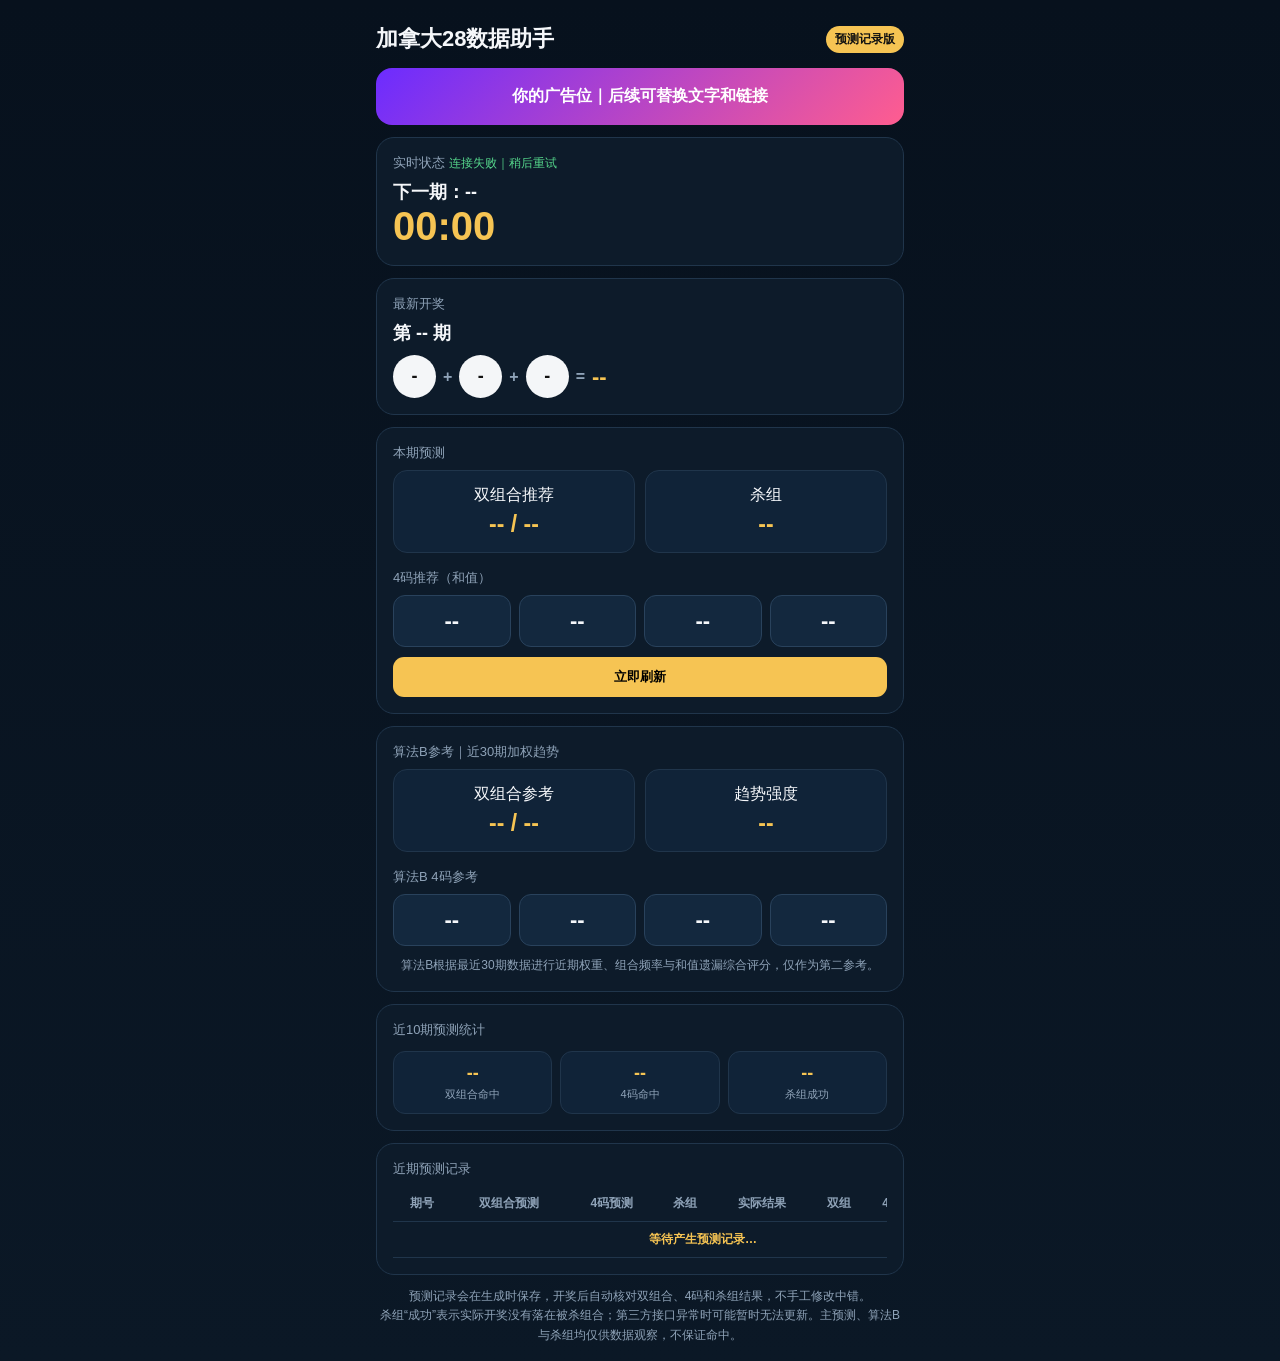
==== index.html .html @ 9e6ffe55 "Add files via upload" ====
<!doctype html>
<html lang="zh-CN">
<head>
<meta charset="utf-8">
<meta name="viewport" content="width=device-width,initial-scale=1,viewport-fit=cover">
<title>加拿大28数据助手</title>
<style>
:root{--bg:#07111d;--card:#0d1b2a;--line:#20354b;--gold:#f6c453;--text:#f5f7fa;--muted:#8fa3b8;--green:#55d68b;--red:#ff7272}
*{box-sizing:border-box}
body{margin:0;background:linear-gradient(#07111d,#0b1826);color:var(--text);font-family:-apple-system,BlinkMacSystemFont,"PingFang SC","Microsoft YaHei",sans-serif}
main{max-width:560px;margin:auto;padding:16px}
.head{display:flex;justify-content:space-between;align-items:center;margin:8px 0 14px}
.head b{font-size:22px}
.tag{font-size:12px;background:var(--gold);color:#111;padding:5px 9px;border-radius:20px;font-weight:800}
.ad{display:block;background:linear-gradient(135deg,#6c2cff,#ff5d8f);padding:18px;border-radius:16px;text-align:center;font-weight:800;margin-bottom:12px;color:white;text-decoration:none}
.card{background:var(--card);border:1px solid var(--line);border-radius:18px;padding:16px;margin-bottom:12px}
.label{font-size:13px;color:var(--muted);margin-bottom:8px}
#clock{font-size:40px;color:var(--gold);font-weight:900}
.issue{font-weight:800;font-size:18px}
.balls{display:flex;align-items:center;gap:7px;flex-wrap:wrap;margin-top:10px}
.ball{width:43px;height:43px;background:#f4f6f8;color:#111;border-radius:50%;display:grid;place-items:center;font-weight:900;font-size:18px}
.op{color:var(--muted);font-weight:900}
.sum{color:var(--gold);font-size:22px;font-weight:900}
.grid{display:grid;grid-template-columns:1fr 1fr;gap:10px}
.pick{background:#102338;border:1px solid var(--line);border-radius:14px;text-align:center;padding:14px}
.pick strong{display:block;color:var(--gold);font-size:23px;margin-top:5px}
.nums{display:grid;grid-template-columns:repeat(4,1fr);gap:8px}
.num{background:#13283e;border:1px solid #29425c;border-radius:12px;text-align:center;padding:12px 2px;font-size:22px;font-weight:900}
.stats{display:grid;grid-template-columns:repeat(3,1fr);gap:8px;margin-top:12px}
.stat{background:#102338;border:1px solid var(--line);border-radius:12px;text-align:center;padding:11px 5px}
.stat b{display:block;font-size:18px;color:var(--gold)}
.stat small{color:var(--muted);font-size:11px}
.tablewrap{overflow-x:auto}
table{width:100%;border-collapse:collapse;font-size:12px;min-width:620px}
th,td{text-align:center;padding:9px 5px;border-bottom:1px solid var(--line);white-space:nowrap}
th{color:var(--muted)}
.hit{color:var(--green);font-weight:900}
.miss{color:var(--red);font-weight:900}
.status{font-size:12px;color:var(--green)}
.warn{font-size:12px;color:var(--muted);line-height:1.6;text-align:center}
.btn{width:100%;padding:11px;border:0;border-radius:11px;background:var(--gold);font-weight:900;margin-top:10px}
.pending{color:var(--gold);font-weight:800}
</style>
</head>
<body>
<main>
<div class="head"><b>加拿大28数据助手</b><span class="tag">预测记录版</span></div>

<a class="ad" id="topAd" href="#" onclick="return false">你的广告位｜后续可替换文字和链接</a>

<section class="card">
  <div class="label">实时状态 <span class="status" id="status">正在连接数据源…</span></div>
  <div class="issue" id="nextIssue">下一期：--</div>
  <div id="clock">--:--</div>
</section>

<section class="card">
  <div class="label">最新开奖</div>
  <div class="issue" id="lastIssue">第 -- 期</div>
  <div class="balls">
    <span class="ball" id="a">-</span><span class="op">+</span>
    <span class="ball" id="b">-</span><span class="op">+</span>
    <span class="ball" id="c">-</span><span class="op">=</span>
    <span class="sum" id="sum">--</span>
  </div>
</section>

<section class="card">
  <div class="label">本期预测</div>
  <div class="grid">
    <div class="pick">双组合推荐<strong id="sz">-- / --</strong></div>
    <div class="pick">杀组<strong id="kill">--</strong></div>
  </div>

  <div class="label" style="margin-top:16px">4码推荐（和值）</div>
  <div class="nums" id="nums">
    <div class="num">--</div><div class="num">--</div><div class="num">--</div><div class="num">--</div>
  </div>

  <button class="btn" onclick="loadAll()">立即刷新</button>
</section>

<section class="card">
  <div class="label">算法B参考｜近30期加权趋势</div>
  <div class="grid">
    <div class="pick">双组合参考<strong id="algoBCombo">-- / --</strong></div>
    <div class="pick">趋势强度<strong id="algoBStrength">--</strong></div>
  </div>
  <div class="label" style="margin-top:16px">算法B 4码参考</div>
  <div class="nums" id="algoBNums">
    <div class="num">--</div><div class="num">--</div><div class="num">--</div><div class="num">--</div>
  </div>
  <div class="warn" style="margin-top:10px">
    算法B根据最近30期数据进行近期权重、组合频率与和值遗漏综合评分，仅作为第二参考。
  </div>
</section>

<section class="card">
  <div class="label">近10期预测统计</div>
  <div class="stats">
    <div class="stat"><b id="comboRate">--</b><small>双组合命中</small></div>
    <div class="stat"><b id="numRate">--</b><small>4码命中</small></div>
    <div class="stat"><b id="killRate">--</b><small>杀组成功</small></div>
  </div>
</section>

<section class="card">
  <div class="label">近期预测记录</div>
  <div class="tablewrap">
    <table>
      <thead>
        <tr>
          <th>期号</th>
          <th>双组合预测</th>
          <th>4码预测</th>
          <th>杀组</th>
          <th>实际结果</th>
          <th>双组</th>
          <th>4码</th>
          <th>杀组结果</th>
        </tr>
      </thead>
      <tbody id="records">
        <tr><td colspan="8" class="pending">等待产生预测记录…</td></tr>
      </tbody>
    </table>
  </div>
</section>

<div class="warn">
  预测记录会在生成时保存，开奖后自动核对双组合、4码和杀组结果，不手工修改中错。<br>
  杀组“成功”表示实际开奖没有落在被杀组合；第三方接口异常时可能暂时无法更新。主预测、算法B与杀组均仅供数据观察，不保证命中。
</div>
</main>

<script>
const BASE='https://pc28.help';
const STORE='jnd28_prediction_records_v3';
const PENDING='jnd28_pending_prediction_v3';

let remain=0;
let loading=false;
const $=id=>document.getElementById(id);

function parseClock(s){
  if(!s)return 0;
  let p=String(s).split(':').map(Number);
  return p.length===3 ? p[0]*3600+p[1]*60+p[2] : p[0]*60+p[1];
}
function fmt(s){
  s=Math.max(0,Number(s)||0);
  return String(Math.floor(s/60)).padStart(2,'0')+':'+String(Math.floor(s%60)).padStart(2,'0');
}
function abc(nbrs){
  const x=String(nbrs||'').split(',').map(Number);
  if(x.length<20)return null;
  const one=[1,4,7,10,13,16].reduce((s,i)=>s+(x[i]||0),0)%10;
  const two=[2,5,8,11,14,17].reduce((s,i)=>s+(x[i]||0),0)%10;
  const three=[3,6,9,12,15,18].reduce((s,i)=>s+(x[i]||0),0)%10;
  return [one,two,three];
}
async function j(path){
  const r=await fetch(BASE+path,{cache:'no-store'});
  if(!r.ok)throw Error('HTTP '+r.status);
  return r.json();
}
function fourNums(history){
  let count=Array(28).fill(0), lastSeen=Array(28).fill(999);
  history.forEach((r,i)=>{
    const n=Number(r.number);
    if(n>=0&&n<=27){
      count[n]++;
      if(lastSeen[n]===999) lastSeen[n]=i;
    }
  });
  return [...Array(28).keys()]
    .sort((x,y)=>(count[x]-count[y])||(lastSeen[y]-lastSeen[x]))
    .slice(0,4).sort((a,b)=>a-b);
}

function algorithmB(history){
  const combos=['大单','大双','小单','小双'];
  const comboScore=Object.fromEntries(combos.map(c=>[c,0]));
  const sumScore=Array(28).fill(0);
  const lastSeen=Array(28).fill(999);

  const rows=(history||[]).slice(0,30);

  rows.forEach((r,i)=>{
    const sum=Number(r.number);
    if(!Number.isFinite(sum) || sum<0 || sum>27) return;

    // 越新的期数权重越高，约从 1.00 递减到 0.35。
    const recency=Math.max(0.35,1-i*0.022);
    const combo=r.combination || classify(sum);
    if(comboScore[combo]!==undefined) comboScore[combo]+=recency;

    // 和值趋势：近期出现次数 + 当前遗漏。
    sumScore[sum]+=recency*1.25;
    if(lastSeen[sum]===999) lastSeen[sum]=i;
  });

  // 双组合：取近期加权得分最高的两个组合。
  const comboRank=combos
    .map(c=>({c,score:comboScore[c]}))
    .sort((a,b)=>b.score-a.score);
  const chosenCombos=comboRank.slice(0,2).map(x=>x.c);

  // 4码：兼顾近期活跃与遗漏，避免完全等同于主算法。
  const numberRank=[...Array(28).keys()].map(n=>{
    const omission = lastSeen[n]===999 ? 30 : lastSeen[n];
    const omissionBonus = Math.min(12, omission) * 0.08;
    return {n, score:sumScore[n] + omissionBonus};
  }).sort((a,b)=>b.score-a.score || a.n-b.n);

  const nums=numberRank.slice(0,4).map(x=>x.n).sort((a,b)=>a-b);

  const total=comboRank.reduce((s,x)=>s+x.score,0);
  const top2=comboRank.slice(0,2).reduce((s,x)=>s+x.score,0);
  const strength=total>0 ? Math.round(top2/total*100) : 0;

  return {combos:chosenCombos, nums, strength};
}

function renderAlgorithmB(history){
  const r=algorithmB(history||[]);
  $('algoBCombo').textContent=r.combos.join(' / ') || '--';
  $('algoBStrength').textContent=r.strength ? r.strength+'%' : '--';
  $('algoBNums').innerHTML=r.nums.map(n=>'<div class="num">'+String(n).padStart(2,'0')+'</div>').join('');
}

function getRecords(){
  try{return JSON.parse(localStorage.getItem(STORE)||'[]')}catch(e){return []}
}
function saveRecords(rows){
  localStorage.setItem(STORE,JSON.stringify(rows.slice(0,100)));
}
function getPending(){
  try{return JSON.parse(localStorage.getItem(PENDING)||'null')}catch(e){return null}
}
function savePending(p){
  localStorage.setItem(PENDING,JSON.stringify(p));
}
function clearPending(){
  localStorage.removeItem(PENDING);
}
function classify(sum){
  const size=sum<=13?'小':'大';
  const parity=sum%2===0?'双':'单';
  return size+parity;
}
function normalizeComboText(v){
  if(!v)return [];
  const s=String(v).replace(/\s+/g,'');
  const all=['大单','大双','小单','小双'];
  return all.filter(x=>s.includes(x));
}
function uniqueCombos(a,b){
  const arr=[...normalizeComboText(a),...normalizeComboText(b)];
  return [...new Set(arr)].slice(0,2);
}
function buildComboPair(primary, killGroup, history){
  const all=['大单','大双','小单','小双'];
  const first=normalizeComboText(primary)[0] || all[0];

  // 第二组合采用透明的近期频率算法：优先选近期出现较少、且不与主组合重复的组合。
  const counts=Object.fromEntries(all.map(x=>[x,0]));
  (history||[]).forEach(r=>{
    const c=r.combination || r.actualCombo;
    if(counts[c]!==undefined) counts[c]++;
  });

  let candidates=all.filter(x=>x!==first);
  // 优先避开当前杀组，避免页面逻辑互相冲突；若无候选则恢复全部。
  if(killGroup) {
    const filtered=candidates.filter(x=>x!==killGroup);
    if(filtered.length) candidates=filtered;
  }
  candidates.sort((a,b)=>counts[a]-counts[b]);
  return [first,candidates[0] || all.find(x=>x!==first)];
}
function settleIfNeeded(latestIssue, actualSum){
  const p=getPending();
  if(!p)return;

  const latestNum=Number(latestIssue), predNum=Number(p.issue);
  if(!Number.isFinite(latestNum)||!Number.isFinite(predNum))return;

  if(latestNum < predNum)return;

  if(latestNum === predNum){
    const actualCombo=classify(actualSum);
    const comboHit=(p.combos||[]).includes(actualCombo);
    const numHit=(p.nums||[]).includes(Number(actualSum));
    const killSuccess=p.kill ? actualCombo!==p.kill : null;

    const rows=getRecords();
    if(!rows.some(r=>String(r.issue)===String(p.issue))){
      rows.unshift({
        issue:String(p.issue),
        combos:p.combos||[],
        nums:p.nums||[],
        actualSum:Number(actualSum),
        actualCombo,
        comboHit,
        numHit,
        kill:p.kill || null,
        killSuccess,
        settled:true,
        ts:Date.now()
      });
      saveRecords(rows);
    }
    clearPending();
  } else if(latestNum > predNum){
    // 若页面长时间没打开错过了对应开奖，不伪造核对结果，记为未核对。
    const rows=getRecords();
    if(!rows.some(r=>String(r.issue)===String(p.issue))){
      rows.unshift({
        issue:String(p.issue),
        combos:p.combos||[],
        nums:p.nums||[],
        actualSum:null,
        actualCombo:'未核对',
        comboHit:null,
        numHit:null,
        kill:p.kill || null,
        killSuccess:null,
        settled:false,
        ts:Date.now()
      });
      saveRecords(rows);
    }
    clearPending();
  }
}
function createPending(nextIssue, combos, nums, kill){
  const old=getPending();
  if(old && String(old.issue)===String(nextIssue))return;
  savePending({
    issue:String(nextIssue),
    combos:[...(combos||[])],
    nums:[...(nums||[])],
    kill:kill || null,
    createdAt:Date.now()
  });
}
function renderRecords(){
  const rows=getRecords().slice(0,10);
  const pending=getPending();
  let html='';

  if(pending){
    html += `<tr>
      <td>${pending.issue}</td>
      <td>${(pending.combos||[]).join(' / ')||'--'}</td>
      <td>${(pending.nums||[]).map(n=>String(n).padStart(2,'0')).join(' ')||'--'}</td>
      <td>${pending.kill||'--'}</td>
      <td class="pending">待开奖</td>
      <td class="pending">待核对</td>
      <td class="pending">待核对</td>
      <td class="pending">待核对</td>
    </tr>`;
  }

  html += rows.map(r=>{
    const actual=r.actualSum===null?'未核对':`${r.actualCombo} / ${r.actualSum}`;
    const c=r.comboHit===null?'--':(r.comboHit?'中':'错');
    const n=r.numHit===null?'--':(r.numHit?'中':'错');
    return `<tr>
      <td>${r.issue}</td>
      <td>${(r.combos||[]).join(' / ')||'--'}</td>
      <td>${(r.nums||[]).map(x=>String(x).padStart(2,'0')).join(' ')||'--'}</td>
      <td>${r.kill||'--'}</td>
      <td>${actual}</td>
      <td class="${r.comboHit===null?'':(r.comboHit?'hit':'miss')}">${c}</td>
      <td class="${r.numHit===null?'':(r.numHit?'hit':'miss')}">${n}</td>
      <td class="${r.killSuccess===null?'':(r.killSuccess?'hit':'miss')}">${r.killSuccess===null?'--':(r.killSuccess?'成功':'失败')}</td>
    </tr>`;
  }).join('');

  $('records').innerHTML=html || `<tr><td colspan="8" class="pending">等待产生预测记录…</td></tr>`;

  const settled=rows.filter(r=>r.comboHit!==null);
  const comboHits=settled.filter(r=>r.comboHit).length;
  const numHits=settled.filter(r=>r.numHit).length;
  const killSettled=rows.filter(r=>r.killSuccess!==null);
  const killWins=killSettled.filter(r=>r.killSuccess).length;
  $('comboRate').textContent=settled.length?`${comboHits}/${settled.length}`:'--';
  $('numRate').textContent=settled.length?`${numHits}/${settled.length}`:'--';
  $('killRate').textContent=killSettled.length?`${killWins}/${killSettled.length}`:'--';
}

async function loadAll(){
  if(loading)return;
  loading=true;
  try{
    $('status').textContent='连接中…';
    const [keno,kj,sz,sha]=await Promise.all([
      j('/api/keno.json?nbr=10'),
      j('/api/kj.json?nbr=30'),
      j('/api/sz.json?nbr=1'),
      j('/api/sha.json?nbr=1')
    ]);

    if(keno.message!=='success'||kj.message!=='success')throw Error('bad response');

    remain=parseClock(keno.countdown||kj.countdown);

    const latest=keno.data&&keno.data[0];
    if(!latest)throw Error('no latest draw');

    const arr=abc(latest.nbrs);
    let actualSum=null;
    if(arr){
      $('a').textContent=arr[0];
      $('b').textContent=arr[1];
      $('c').textContent=arr[2];
      actualSum=arr.reduce((x,y)=>x+y,0);
      $('sum').textContent=actualSum;
    }else{
      const kjLatest=(kj.data||[])[0];
      actualSum=kjLatest?Number(kjLatest.number):null;
    }

    $('lastIssue').textContent='第 '+latest.nbr+' 期';
    const nextIssue=String(Number(latest.nbr)+1);
    $('nextIssue').textContent='下一期：'+nextIssue;

    if(actualSum!==null && Number.isFinite(Number(actualSum))){
      settleIfNeeded(String(latest.nbr),Number(actualSum));
    }

    const sp=sz.data&&sz.data[0]?sz.data[0].predict:'--';
    const kill=sha.data&&sha.data[0]?sha.data[0].predict:'--';
    const killGroup=normalizeComboText(kill)[0] || null;
    const combos=buildComboPair(sp,killGroup,kj.data||[]);
    $('sz').textContent=combos.join(' / ');
    $('kill').textContent=killGroup||'--';

    const ns=fourNums(kj.data||[]);
    $('nums').innerHTML=ns.map(n=>'<div class="num">'+String(n).padStart(2,'0')+'</div>').join('');

    // 独立算法B，不覆盖主接口预测。
    renderAlgorithmB(kj.data||[]);

    createPending(nextIssue,combos,ns,killGroup);
    renderRecords();
    $('status').textContent='实时数据已连接';
  }catch(e){
    console.warn(e);
    $('status').textContent='连接失败｜稍后重试';
    renderRecords();
  }finally{
    loading=false;
  }
}

setInterval(()=>{
  if(remain>0)remain--;
  $('clock').textContent=fmt(remain);
  if(remain===0)loadAll();
},1000);

setInterval(loadAll,15000);
renderRecords();
loadAll();
</script>
</body>
</html>
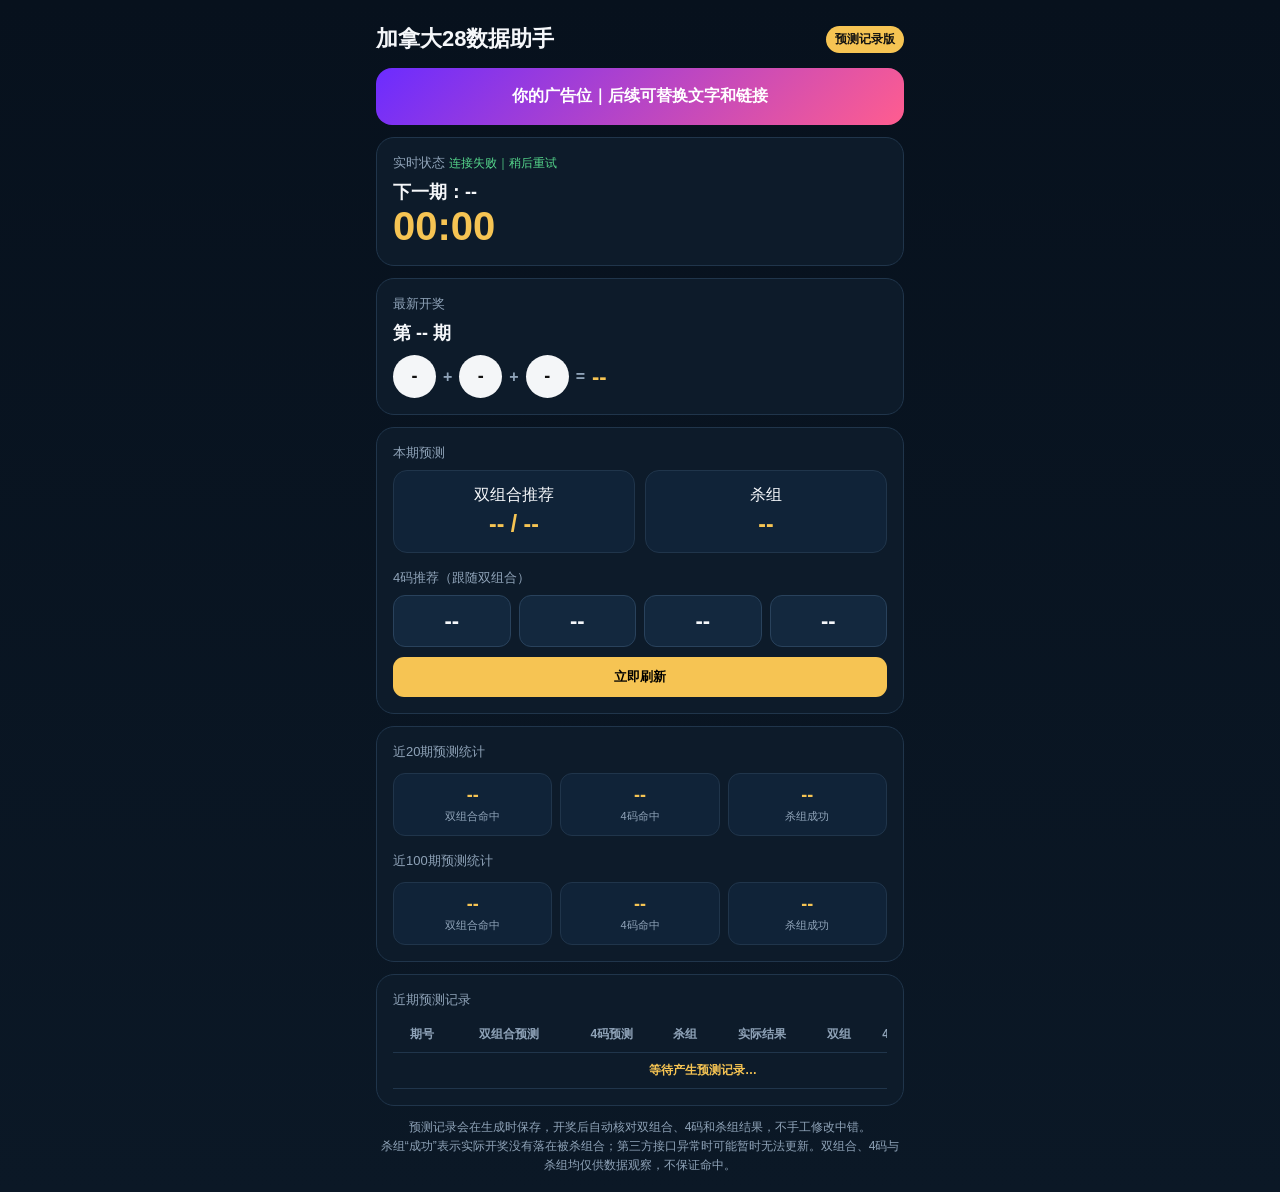
==== commit 3991230a: "Add files via upload" ====
--- a/index.html .html
+++ b/index.html .html
@@ -72,7 +72,7 @@
     <div class="pick">杀组<strong id="kill">--</strong></div>
   </div>
 
-  <div class="label" style="margin-top:16px">4码推荐（和值）</div>
+  <div class="label" style="margin-top:16px">4码推荐（跟随双组合）</div>
   <div class="nums" id="nums">
     <div class="num">--</div><div class="num">--</div><div class="num">--</div><div class="num">--</div>
   </div>
@@ -80,27 +80,20 @@
   <button class="btn" onclick="loadAll()">立即刷新</button>
 </section>
 
+
 <section class="card">
-  <div class="label">算法B参考｜近30期加权趋势</div>
-  <div class="grid">
-    <div class="pick">双组合参考<strong id="algoBCombo">-- / --</strong></div>
-    <div class="pick">趋势强度<strong id="algoBStrength">--</strong></div>
-  </div>
-  <div class="label" style="margin-top:16px">算法B 4码参考</div>
-  <div class="nums" id="algoBNums">
-    <div class="num">--</div><div class="num">--</div><div class="num">--</div><div class="num">--</div>
-  </div>
-  <div class="warn" style="margin-top:10px">
-    算法B根据最近30期数据进行近期权重、组合频率与和值遗漏综合评分，仅作为第二参考。
-  </div>
-</section>
-
-<section class="card">
-  <div class="label">近10期预测统计</div>
+  <div class="label">近20期预测统计</div>
   <div class="stats">
-    <div class="stat"><b id="comboRate">--</b><small>双组合命中</small></div>
-    <div class="stat"><b id="numRate">--</b><small>4码命中</small></div>
-    <div class="stat"><b id="killRate">--</b><small>杀组成功</small></div>
+    <div class="stat"><b id="comboRate20">--</b><small>双组合命中</small></div>
+    <div class="stat"><b id="numRate20">--</b><small>4码命中</small></div>
+    <div class="stat"><b id="killRate20">--</b><small>杀组成功</small></div>
+  </div>
+
+  <div class="label" style="margin-top:16px">近100期预测统计</div>
+  <div class="stats">
+    <div class="stat"><b id="comboRate100">--</b><small>双组合命中</small></div>
+    <div class="stat"><b id="numRate100">--</b><small>4码命中</small></div>
+    <div class="stat"><b id="killRate100">--</b><small>杀组成功</small></div>
   </div>
 </section>
 
@@ -129,7 +122,7 @@
 
 <div class="warn">
   预测记录会在生成时保存，开奖后自动核对双组合、4码和杀组结果，不手工修改中错。<br>
-  杀组“成功”表示实际开奖没有落在被杀组合；第三方接口异常时可能暂时无法更新。主预测、算法B与杀组均仅供数据观察，不保证命中。
+  杀组“成功”表示实际开奖没有落在被杀组合；第三方接口异常时可能暂时无法更新。双组合、4码与杀组均仅供数据观察，不保证命中。
 </div>
 </main>
 
@@ -164,70 +157,38 @@
   if(!r.ok)throw Error('HTTP '+r.status);
   return r.json();
 }
-function fourNums(history){
-  let count=Array(28).fill(0), lastSeen=Array(28).fill(999);
-  history.forEach((r,i)=>{
-    const n=Number(r.number);
-    if(n>=0&&n<=27){
+function fourNumsByCombos(history, combos){
+  const allowed = new Set(combos || []);
+  const candidates = [];
+
+  for(let n=0;n<=27;n++){
+    if(allowed.has(classify(n))) candidates.push(n);
+  }
+
+  // 只在双组合对应的和值里评分：
+  // 近期出现较少 + 遗漏较长的和值优先。
+  const count = Array(28).fill(0);
+  const lastSeen = Array(28).fill(999);
+
+  (history||[]).forEach((r,i)=>{
+    const n = Number(r.number);
+    if(n>=0 && n<=27){
       count[n]++;
       if(lastSeen[n]===999) lastSeen[n]=i;
     }
   });
-  return [...Array(28).keys()]
-    .sort((x,y)=>(count[x]-count[y])||(lastSeen[y]-lastSeen[x]))
-    .slice(0,4).sort((a,b)=>a-b);
-}
-
-function algorithmB(history){
-  const combos=['大单','大双','小单','小双'];
-  const comboScore=Object.fromEntries(combos.map(c=>[c,0]));
-  const sumScore=Array(28).fill(0);
-  const lastSeen=Array(28).fill(999);
-
-  const rows=(history||[]).slice(0,30);
-
-  rows.forEach((r,i)=>{
-    const sum=Number(r.number);
-    if(!Number.isFinite(sum) || sum<0 || sum>27) return;
-
-    // 越新的期数权重越高，约从 1.00 递减到 0.35。
-    const recency=Math.max(0.35,1-i*0.022);
-    const combo=r.combination || classify(sum);
-    if(comboScore[combo]!==undefined) comboScore[combo]+=recency;
-
-    // 和值趋势：近期出现次数 + 当前遗漏。
-    sumScore[sum]+=recency*1.25;
-    if(lastSeen[sum]===999) lastSeen[sum]=i;
-  });
-
-  // 双组合：取近期加权得分最高的两个组合。
-  const comboRank=combos
-    .map(c=>({c,score:comboScore[c]}))
-    .sort((a,b)=>b.score-a.score);
-  const chosenCombos=comboRank.slice(0,2).map(x=>x.c);
-
-  // 4码：兼顾近期活跃与遗漏，避免完全等同于主算法。
-  const numberRank=[...Array(28).keys()].map(n=>{
-    const omission = lastSeen[n]===999 ? 30 : lastSeen[n];
-    const omissionBonus = Math.min(12, omission) * 0.08;
-    return {n, score:sumScore[n] + omissionBonus};
-  }).sort((a,b)=>b.score-a.score || a.n-b.n);
-
-  const nums=numberRank.slice(0,4).map(x=>x.n).sort((a,b)=>a-b);
-
-  const total=comboRank.reduce((s,x)=>s+x.score,0);
-  const top2=comboRank.slice(0,2).reduce((s,x)=>s+x.score,0);
-  const strength=total>0 ? Math.round(top2/total*100) : 0;
-
-  return {combos:chosenCombos, nums, strength};
-}
-
-function renderAlgorithmB(history){
-  const r=algorithmB(history||[]);
-  $('algoBCombo').textContent=r.combos.join(' / ') || '--';
-  $('algoBStrength').textContent=r.strength ? r.strength+'%' : '--';
-  $('algoBNums').innerHTML=r.nums.map(n=>'<div class="num">'+String(n).padStart(2,'0')+'</div>').join('');
-}
+
+  return candidates
+    .map(n=>({
+      n,
+      score:(30-count[n]*2) + Math.min(lastSeen[n],20)*0.7
+    }))
+    .sort((a,b)=>b.score-a.score || a.n-b.n)
+    .slice(0,4)
+    .map(x=>x.n)
+    .sort((a,b)=>a-b);
+}
+
 
 function getRecords(){
   try{return JSON.parse(localStorage.getItem(STORE)||'[]')}catch(e){return []}
@@ -381,14 +342,22 @@
 
   $('records').innerHTML=html || `<tr><td colspan="8" class="pending">等待产生预测记录…</td></tr>`;
 
-  const settled=rows.filter(r=>r.comboHit!==null);
-  const comboHits=settled.filter(r=>r.comboHit).length;
-  const numHits=settled.filter(r=>r.numHit).length;
-  const killSettled=rows.filter(r=>r.killSuccess!==null);
-  const killWins=killSettled.filter(r=>r.killSuccess).length;
-  $('comboRate').textContent=settled.length?`${comboHits}/${settled.length}`:'--';
-  $('numRate').textContent=settled.length?`${numHits}/${settled.length}`:'--';
-  $('killRate').textContent=killSettled.length?`${killWins}/${killSettled.length}`:'--';
+  function fillStats(limit,suffix){
+    const block=rows.slice(0,limit);
+    const settled=block.filter(r=>r.comboHit!==null);
+    const comboHits=settled.filter(r=>r.comboHit).length;
+    const numHits=settled.filter(r=>r.numHit).length;
+
+    const killSettled=block.filter(r=>r.killSuccess!==null);
+    const killWins=killSettled.filter(r=>r.killSuccess).length;
+
+    $('comboRate'+suffix).textContent=settled.length?`${comboHits}/${settled.length}`:'--';
+    $('numRate'+suffix).textContent=settled.length?`${numHits}/${settled.length}`:'--';
+    $('killRate'+suffix).textContent=killSettled.length?`${killWins}/${killSettled.length}`:'--';
+  }
+
+  fillStats(20,'20');
+  fillStats(100,'100');
 }
 
 async function loadAll(){
@@ -438,11 +407,8 @@
     $('sz').textContent=combos.join(' / ');
     $('kill').textContent=killGroup||'--';
 
-    const ns=fourNums(kj.data||[]);
+    const ns=fourNumsByCombos(kj.data||[],combos);
     $('nums').innerHTML=ns.map(n=>'<div class="num">'+String(n).padStart(2,'0')+'</div>').join('');
-
-    // 独立算法B，不覆盖主接口预测。
-    renderAlgorithmB(kj.data||[]);
 
     createPending(nextIssue,combos,ns,killGroup);
     renderRecords();
